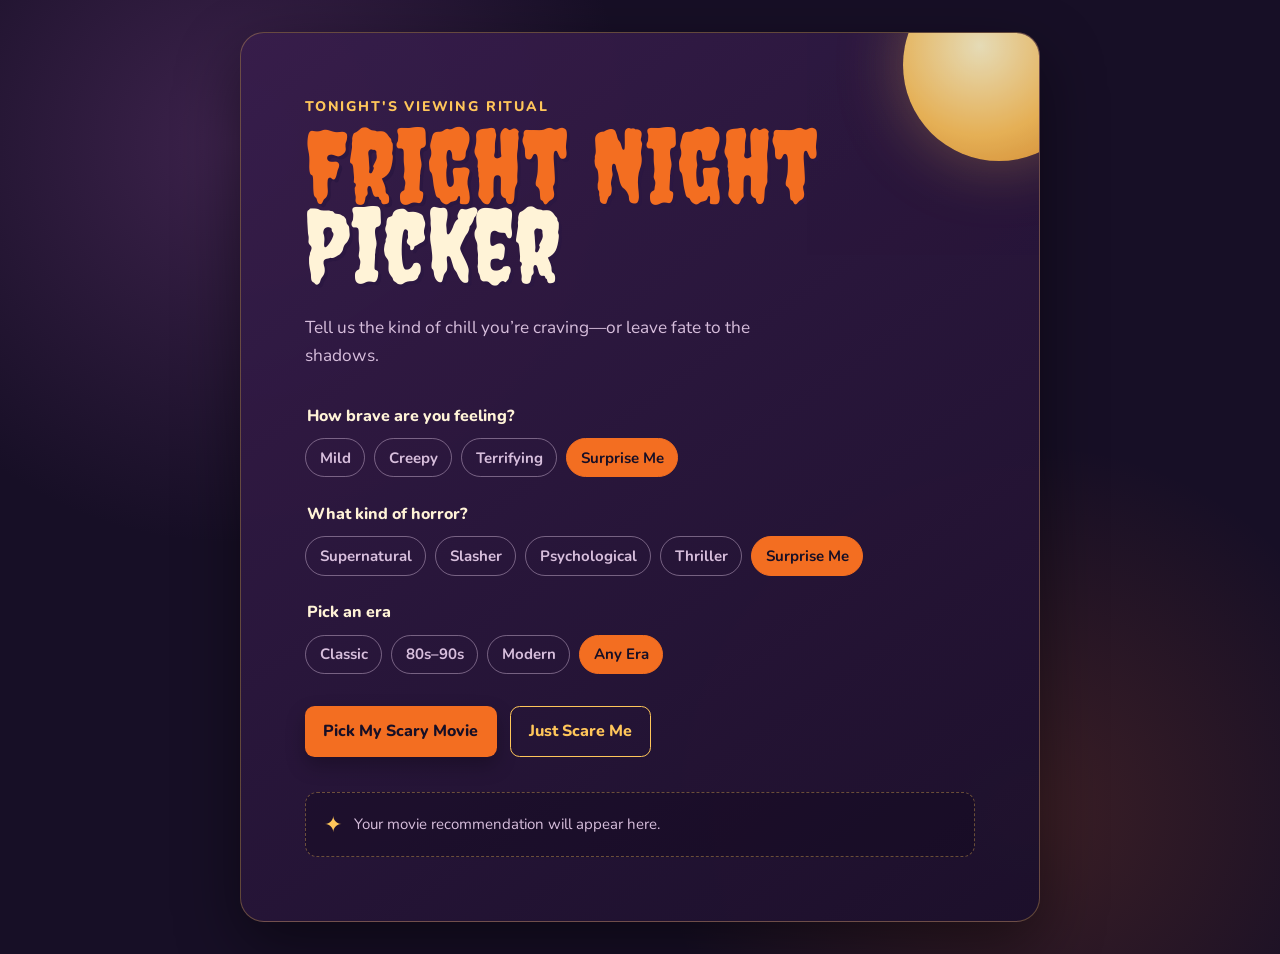
==== index.html @ 837855c4 "connect TMDB movie API" ====
<!doctype html>
<html lang="en">
  <head>
    <meta charset="UTF-8" />
    <meta name="viewport" content="width=device-width, initial-scale=1.0" />
    <meta
      name="description"
      content="Choose a horror movie for your next fright night."
    />
    <title>Fright Night Picker</title>
    <link rel="icon" type="image/svg+xml" href="assets/favicon.svg" />
    <link rel="preconnect" href="https://fonts.googleapis.com" />
    <link rel="preconnect" href="https://fonts.gstatic.com" crossorigin />
    <link
      href="https://fonts.googleapis.com/css2?family=Creepster&family=Nunito:wght@400;600;700;800&display=swap"
      rel="stylesheet"
    />
    <link rel="stylesheet" href="styles.css" />
  </head>
  <body>
    <main class="page-shell">
      <section class="picker-card" aria-labelledby="page-title">
        <div class="moon" aria-hidden="true"></div>
        <p class="eyebrow">Tonight's viewing ritual</p>
        <h1 id="page-title">Fright Night<br /><span>Picker</span></h1>
        <p class="intro">
          Tell us the kind of chill you’re craving—or leave fate to the shadows.
        </p>

        <form class="preference-form">
          <fieldset>
            <legend>How brave are you feeling?</legend>
            <div class="choice-grid" role="radiogroup" aria-label="Scare level">
              <label><input type="radio" name="scare-level" value="mild" /><span>Mild</span></label>
              <label><input type="radio" name="scare-level" value="creepy" /><span>Creepy</span></label>
              <label><input type="radio" name="scare-level" value="terrifying" /><span>Terrifying</span></label>
              <label><input type="radio" name="scare-level" value="surprise" checked /><span>Surprise Me</span></label>
            </div>
          </fieldset>

          <fieldset>
            <legend>What kind of horror?</legend>
            <div class="choice-grid" role="radiogroup" aria-label="Horror style">
              <label><input type="radio" name="horror-style" value="supernatural" /><span>Supernatural</span></label>
              <label><input type="radio" name="horror-style" value="slasher" /><span>Slasher</span></label>
              <label><input type="radio" name="horror-style" value="psychological" /><span>Psychological</span></label>
              <label><input type="radio" name="horror-style" value="thriller" /><span>Thriller</span></label>
              <label><input type="radio" name="horror-style" value="surprise" checked /><span>Surprise Me</span></label>
            </div>
          </fieldset>

          <fieldset>
            <legend>Pick an era</legend>
            <div class="choice-grid era-grid" role="radiogroup" aria-label="Movie era">
              <label><input type="radio" name="movie-era" value="classic" /><span>Classic</span></label>
              <label><input type="radio" name="movie-era" value="80s-90s" /><span>80s–90s</span></label>
              <label><input type="radio" name="movie-era" value="modern" /><span>Modern</span></label>
              <label><input type="radio" name="movie-era" value="any" checked /><span>Any Era</span></label>
            </div>
          </fieldset>

          <div class="actions">
            <button class="primary-button" type="button" id="pick-movie-button">Pick My Scary Movie</button>
            <button class="secondary-button" type="button">Just Scare Me</button>
          </div>
        </form>

        <section class="result-placeholder" id="movie-result" aria-live="polite">
          <span aria-hidden="true">✦</span>
          <p id="movie-result-text">Your movie recommendation will appear here.</p>
        </section>
      </section>
    </main>
    <script src="config.js"></script>
    <script src="script.js"></script>
  </body>
</html>
---- styles.css ----
:root {
  color-scheme: dark;
  --ink: #170f26;
  --plum: #2b1741;
  --violet: #6c3a86;
  --orange: #f36e21;
  --gold: #ffc65a;
  --cream: #fff3d7;
  --muted: #d7bedc;
}

* { box-sizing: border-box; }

body {
  min-width: 320px;
  min-height: 100vh;
  margin: 0;
  color: var(--cream);
  font-family: Nunito, sans-serif;
  background:
    radial-gradient(circle at 18% 15%, rgb(117 63 132 / 40%), transparent 25rem),
    radial-gradient(circle at 80% 85%, rgb(243 110 33 / 17%), transparent 23rem),
    var(--ink);
}

.page-shell { display: grid; min-height: 100vh; padding: 2rem 1rem; place-items: center; }

.picker-card {
  position: relative;
  width: min(100%, 50rem);
  overflow: hidden;
  padding: clamp(2rem, 6vw, 4rem);
  border: 1px solid rgb(255 198 90 / 30%);
  border-radius: 1.5rem;
  background: linear-gradient(145deg, rgb(55 29 75 / 96%), rgb(28 16 43 / 97%));
  box-shadow: 0 1.5rem 4rem rgb(0 0 0 / 45%);
}

.moon {
  position: absolute;
  top: -4rem;
  right: -3.5rem;
  width: 12rem;
  aspect-ratio: 1;
  border-radius: 50%;
  background: radial-gradient(circle at 40% 40%, #fff7c8, var(--gold) 55%, #e59129);
  box-shadow: 0 0 4rem rgb(255 198 90 / 35%);
  opacity: .88;
}

.eyebrow { margin: 0 0 .6rem; color: var(--gold); font-size: .875rem; font-weight: 800; letter-spacing: .13em; text-transform: uppercase; }
h1 { position: relative; margin: 0; color: var(--orange); font-family: Creepster, fantasy; font-size: clamp(3.5rem, 10vw, 6.4rem); font-weight: 400; line-height: .78; text-shadow: .18rem .18rem 0 var(--plum); }
h1 span { color: var(--cream); }
.intro { max-width: 31rem; margin: 1.8rem 0 2.2rem; color: var(--muted); font-size: 1.08rem; line-height: 1.6; }

.preference-form { display: grid; gap: 1.6rem; }
fieldset { min-width: 0; margin: 0; padding: 0; border: 0; }
legend { margin-bottom: .7rem; color: var(--cream); font-size: 1rem; font-weight: 800; }
.choice-grid { display: flex; flex-wrap: wrap; gap: .55rem; }
.choice-grid label { cursor: pointer; }
.choice-grid input { position: absolute; opacity: 0; pointer-events: none; }
.choice-grid span { display: block; padding: .55rem .85rem; border: 1px solid rgb(215 190 220 / 45%); border-radius: 999px; color: var(--muted); font-size: .94rem; font-weight: 700; transition: background-color .18s, border-color .18s, color .18s, transform .18s; }
.choice-grid label:hover span { border-color: var(--gold); color: var(--cream); transform: translateY(-1px); }
.choice-grid input:focus-visible + span { outline: 3px solid var(--gold); outline-offset: 2px; }
.choice-grid input:checked + span { border-color: var(--orange); background: var(--orange); color: var(--ink); }

.actions { display: flex; flex-wrap: wrap; gap: .8rem; padding-top: .4rem; }
button { min-height: 3.15rem; padding: .75rem 1.15rem; border-radius: .6rem; font: inherit; font-size: 1rem; font-weight: 800; cursor: pointer; transition: transform .18s, box-shadow .18s, background-color .18s; }
button:hover { transform: translateY(-2px); }
.primary-button { border: 0; background: var(--orange); color: var(--ink); box-shadow: 0 .55rem 1.2rem rgb(0 0 0 / 25%); }
.secondary-button { border: 1px solid var(--gold); background: transparent; color: var(--gold); }
.secondary-button:hover { background: rgb(255 198 90 / 10%); }

.result-placeholder { display: flex; align-items: center; gap: .75rem; margin-top: 2.2rem; padding: 1rem 1.15rem; border: 1px dashed rgb(255 198 90 / 35%); border-radius: .75rem; color: var(--muted); background: rgb(16 8 28 / 35%); }
.result-placeholder span { color: var(--gold); font-size: 1.4rem; }
.result-placeholder p { margin: 0; font-size: .94rem; }
.result-placeholder.is-loading { border-style: solid; color: var(--cream); }
.result-placeholder.is-error { border-color: rgb(243 110 33 / 75%); color: var(--cream); }

@media (max-width: 34rem) {
  .page-shell { padding: 0; }
  .picker-card { min-height: 100vh; border: 0; border-radius: 0; }
  .moon { right: -6rem; }
  .actions button { width: 100%; }
}
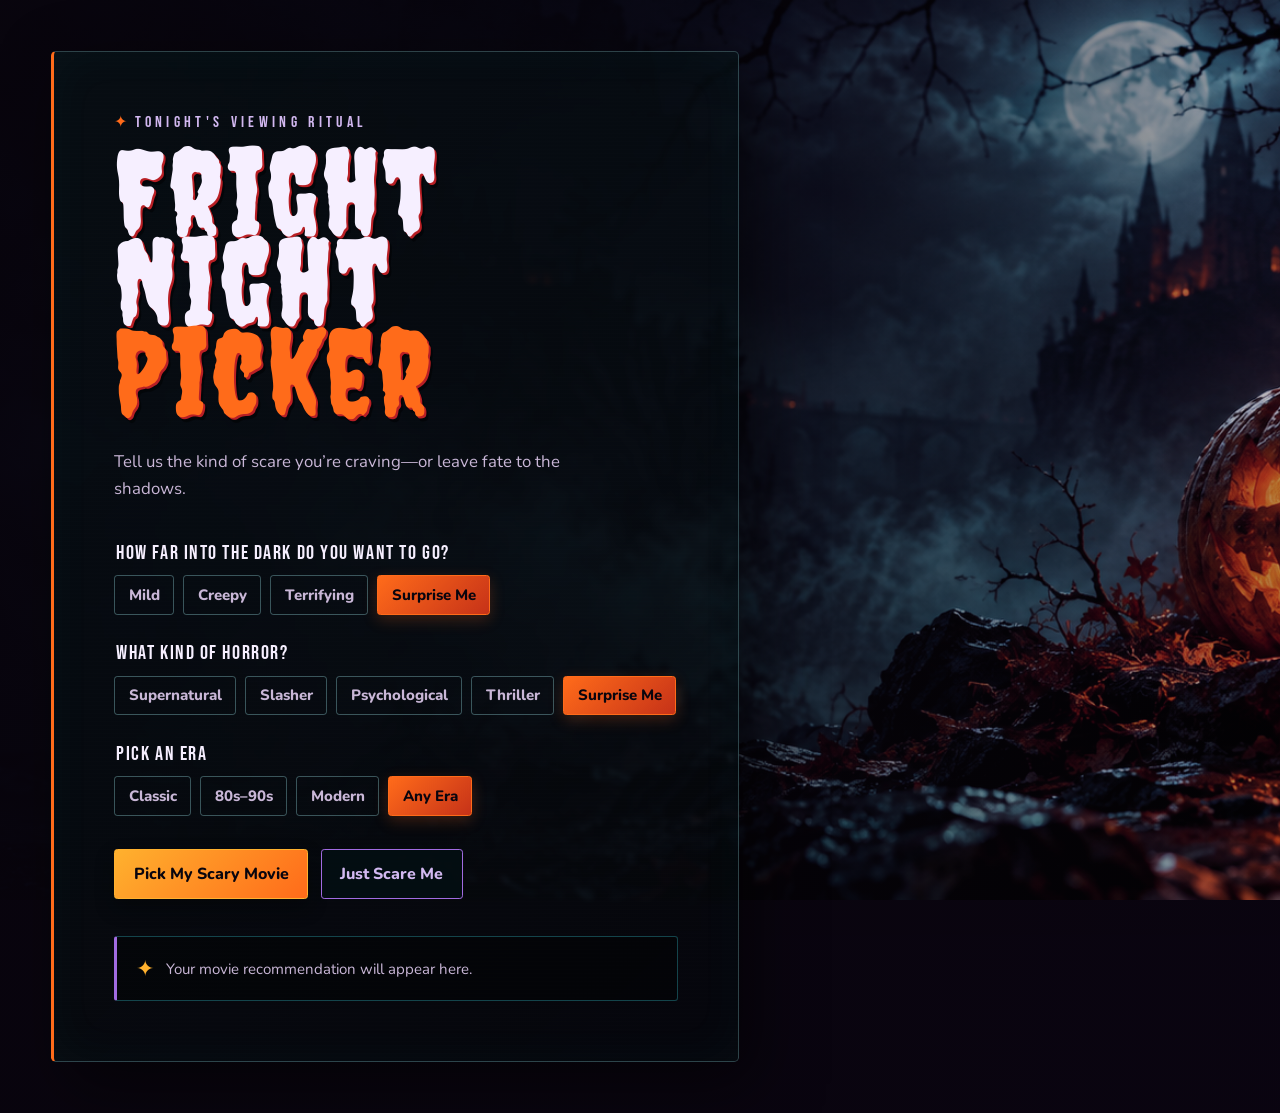
==== commit e2cdf713: "refresh Halloween movie picker theme" ====
--- a/index.html
+++ b/index.html
@@ -12,7 +12,7 @@
     <link rel="preconnect" href="https://fonts.googleapis.com" />
     <link rel="preconnect" href="https://fonts.gstatic.com" crossorigin />
     <link
-      href="https://fonts.googleapis.com/css2?family=Creepster&family=Nunito:wght@400;600;700;800&display=swap"
+      href="https://fonts.googleapis.com/css2?family=Bebas+Neue&family=Creepster&family=Nunito:wght@400;600;700;800&display=swap"
       rel="stylesheet"
     />
     <link rel="stylesheet" href="styles.css" />
@@ -20,16 +20,16 @@
   <body>
     <main class="page-shell">
       <section class="picker-card" aria-labelledby="page-title">
-        <div class="moon" aria-hidden="true"></div>
-        <p class="eyebrow">Tonight's viewing ritual</p>
+        <div class="card-noise" aria-hidden="true"></div>
+        <p class="eyebrow"><span>✦</span> Tonight's viewing ritual</p>
         <h1 id="page-title">Fright Night<br /><span>Picker</span></h1>
         <p class="intro">
-          Tell us the kind of chill you’re craving—or leave fate to the shadows.
+          Tell us the kind of scare you’re craving—or leave fate to the shadows.
         </p>
 
         <form class="preference-form">
           <fieldset>
-            <legend>How brave are you feeling?</legend>
+            <legend>How far into the dark do you want to go?</legend>
             <div class="choice-grid" role="radiogroup" aria-label="Scare level">
               <label><input type="radio" name="scare-level" value="mild" /><span>Mild</span></label>
               <label><input type="radio" name="scare-level" value="creepy" /><span>Creepy</span></label>
--- a/styles.css
+++ b/styles.css
@@ -1,85 +1,14 @@
-:root {
-  color-scheme: dark;
-  --ink: #170f26;
-  --plum: #2b1741;
-  --violet: #6c3a86;
-  --orange: #f36e21;
-  --gold: #ffc65a;
-  --cream: #fff3d7;
-  --muted: #d7bedc;
-}
-
+:root { color-scheme: dark; --night: #09050e; --teal: #a16be1; --fog: #d2b8f0; --ember: #ff6b1a; --flame: #ffb12e; --blood: #b91f25; --paper: #f6efff; --muted: #c9b7d7; }
 * { box-sizing: border-box; }
-
-body {
-  min-width: 320px;
-  min-height: 100vh;
-  margin: 0;
-  color: var(--cream);
-  font-family: Nunito, sans-serif;
-  background:
-    radial-gradient(circle at 18% 15%, rgb(117 63 132 / 40%), transparent 25rem),
-    radial-gradient(circle at 80% 85%, rgb(243 110 33 / 17%), transparent 23rem),
-    var(--ink);
-}
-
-.page-shell { display: grid; min-height: 100vh; padding: 2rem 1rem; place-items: center; }
-
-.picker-card {
-  position: relative;
-  width: min(100%, 50rem);
-  overflow: hidden;
-  padding: clamp(2rem, 6vw, 4rem);
-  border: 1px solid rgb(255 198 90 / 30%);
-  border-radius: 1.5rem;
-  background: linear-gradient(145deg, rgb(55 29 75 / 96%), rgb(28 16 43 / 97%));
-  box-shadow: 0 1.5rem 4rem rgb(0 0 0 / 45%);
-}
-
-.moon {
-  position: absolute;
-  top: -4rem;
-  right: -3.5rem;
-  width: 12rem;
-  aspect-ratio: 1;
-  border-radius: 50%;
-  background: radial-gradient(circle at 40% 40%, #fff7c8, var(--gold) 55%, #e59129);
-  box-shadow: 0 0 4rem rgb(255 198 90 / 35%);
-  opacity: .88;
-}
-
-.eyebrow { margin: 0 0 .6rem; color: var(--gold); font-size: .875rem; font-weight: 800; letter-spacing: .13em; text-transform: uppercase; }
-h1 { position: relative; margin: 0; color: var(--orange); font-family: Creepster, fantasy; font-size: clamp(3.5rem, 10vw, 6.4rem); font-weight: 400; line-height: .78; text-shadow: .18rem .18rem 0 var(--plum); }
-h1 span { color: var(--cream); }
-.intro { max-width: 31rem; margin: 1.8rem 0 2.2rem; color: var(--muted); font-size: 1.08rem; line-height: 1.6; }
-
-.preference-form { display: grid; gap: 1.6rem; }
-fieldset { min-width: 0; margin: 0; padding: 0; border: 0; }
-legend { margin-bottom: .7rem; color: var(--cream); font-size: 1rem; font-weight: 800; }
-.choice-grid { display: flex; flex-wrap: wrap; gap: .55rem; }
-.choice-grid label { cursor: pointer; }
-.choice-grid input { position: absolute; opacity: 0; pointer-events: none; }
-.choice-grid span { display: block; padding: .55rem .85rem; border: 1px solid rgb(215 190 220 / 45%); border-radius: 999px; color: var(--muted); font-size: .94rem; font-weight: 700; transition: background-color .18s, border-color .18s, color .18s, transform .18s; }
-.choice-grid label:hover span { border-color: var(--gold); color: var(--cream); transform: translateY(-1px); }
-.choice-grid input:focus-visible + span { outline: 3px solid var(--gold); outline-offset: 2px; }
-.choice-grid input:checked + span { border-color: var(--orange); background: var(--orange); color: var(--ink); }
-
-.actions { display: flex; flex-wrap: wrap; gap: .8rem; padding-top: .4rem; }
-button { min-height: 3.15rem; padding: .75rem 1.15rem; border-radius: .6rem; font: inherit; font-size: 1rem; font-weight: 800; cursor: pointer; transition: transform .18s, box-shadow .18s, background-color .18s; }
-button:hover { transform: translateY(-2px); }
-.primary-button { border: 0; background: var(--orange); color: var(--ink); box-shadow: 0 .55rem 1.2rem rgb(0 0 0 / 25%); }
-.secondary-button { border: 1px solid var(--gold); background: transparent; color: var(--gold); }
-.secondary-button:hover { background: rgb(255 198 90 / 10%); }
-
-.result-placeholder { display: flex; align-items: center; gap: .75rem; margin-top: 2.2rem; padding: 1rem 1.15rem; border: 1px dashed rgb(255 198 90 / 35%); border-radius: .75rem; color: var(--muted); background: rgb(16 8 28 / 35%); }
-.result-placeholder span { color: var(--gold); font-size: 1.4rem; }
-.result-placeholder p { margin: 0; font-size: .94rem; }
-.result-placeholder.is-loading { border-style: solid; color: var(--cream); }
-.result-placeholder.is-error { border-color: rgb(243 110 33 / 75%); color: var(--cream); }
-
-@media (max-width: 34rem) {
-  .page-shell { padding: 0; }
-  .picker-card { min-height: 100vh; border: 0; border-radius: 0; }
-  .moon { right: -6rem; }
-  .actions button { width: 100%; }
-}
+body { min-width: 320px; min-height: 100vh; margin: 0; color: var(--paper); font-family: Nunito, sans-serif; background: linear-gradient(90deg, rgb(9 5 14 / 88%) 0%, rgb(9 5 14 / 72%) 42%, rgb(9 5 14 / 26%) 100%), linear-gradient(rgb(81 35 117 / 20%), rgb(33 13 55 / 18%)), url("assets/fright-night-backdrop.png") center / cover fixed, var(--night); background-blend-mode: normal, color, normal; }
+.page-shell { display: grid; min-height: 100vh; padding: clamp(1rem, 4vw, 4.5rem); place-items: center start; }
+.picker-card { position: relative; width: min(100%, 43rem); overflow: hidden; padding: clamp(2rem, 5vw, 3.75rem); border: 1px solid rgb(149 219 224 / 28%); border-left: 3px solid var(--ember); border-radius: .3rem; background: linear-gradient(135deg, rgb(7 16 21 / 74%), rgb(4 8 10 / 58%)); box-shadow: 1rem 1.4rem 4rem rgb(0 0 0 / 52%), inset 0 0 3rem rgb(55 199 211 / 4%); backdrop-filter: blur(.12rem); }
+.card-noise { position: absolute; inset: 0; pointer-events: none; opacity: .24; background: repeating-linear-gradient(0deg, transparent 0 3px, rgb(255 255 255 / 4%) 3px 4px); mix-blend-mode: soft-light; }
+.eyebrow { position: relative; margin: 0 0 .85rem; color: var(--fog); font-family: "Bebas Neue", sans-serif; font-size: 1rem; letter-spacing: .27em; text-transform: uppercase; }.eyebrow span { color: var(--ember); letter-spacing: 0; }
+h1 { position: relative; max-width: 28rem; margin: 0; color: var(--paper); font-family: Creepster, fantasy; font-size: clamp(4.25rem, 11vw, 7.5rem); font-weight: 400; letter-spacing: .025em; line-height: .75; text-shadow: .12rem .15rem 0 var(--blood), .25rem .32rem 0 rgb(0 0 0 / 45%); } h1 span { color: var(--ember); }
+.intro { position: relative; max-width: 30rem; margin: 2rem 0 2.35rem; color: var(--muted); font-size: 1.05rem; line-height: 1.65; }
+.preference-form { position: relative; display: grid; gap: 1.65rem; } fieldset { min-width: 0; margin: 0; padding: 0; border: 0; } legend { margin-bottom: .65rem; color: var(--paper); font-family: "Bebas Neue", sans-serif; font-size: 1.22rem; letter-spacing: .08em; }
+.choice-grid { display: flex; flex-wrap: wrap; gap: .55rem; }.choice-grid label { cursor: pointer; }.choice-grid input { position: absolute; opacity: 0; pointer-events: none; }.choice-grid span { display: block; padding: .55rem .85rem; border: 1px solid rgb(149 219 224 / 36%); border-radius: .2rem; color: var(--muted); font-size: .94rem; font-weight: 800; transition: background-color .18s, border-color .18s, color .18s, box-shadow .18s, transform .18s; }.choice-grid label:hover span { border-color: var(--teal); color: var(--paper); transform: translateY(-2px); }.choice-grid input:focus-visible + span { outline: 3px solid var(--flame); outline-offset: 2px; }.choice-grid input:checked + span { border-color: var(--ember); background: linear-gradient(135deg, var(--ember), #c63218); color: var(--night); box-shadow: 0 .3rem .9rem rgb(255 107 26 / 22%); }
+.actions { display: flex; flex-wrap: wrap; gap: .8rem; padding-top: .45rem; }button { min-height: 3.15rem; padding: .75rem 1.15rem; border-radius: .2rem; font: 800 1rem Nunito, sans-serif; cursor: pointer; transition: transform .18s, box-shadow .18s, background-color .18s; }button:hover { transform: translateY(-2px); }button:disabled { cursor: wait; opacity: .75; transform: none; }.primary-button { border: 1px solid var(--flame); background: linear-gradient(135deg, var(--flame), var(--ember)); color: var(--night); box-shadow: 0 .55rem 1.2rem rgb(0 0 0 / 32%); }.secondary-button { border: 1px solid var(--teal); background: rgb(3 16 20 / 74%); color: var(--fog); }.secondary-button:hover { background: rgb(55 199 211 / 13%); }
+.result-placeholder { position: relative; display: flex; align-items: center; gap: .75rem; margin-top: 2.3rem; padding: 1rem 1.15rem; border: 1px solid rgb(55 199 211 / 33%); border-left: 3px solid var(--teal); border-radius: .2rem; color: var(--muted); background: rgb(0 0 0 / 34%); }.result-placeholder span { color: var(--flame); font-size: 1.4rem; }.result-placeholder p { margin: 0; font-size: .94rem; }.result-placeholder.is-loading { border-style: solid; color: var(--paper); }.result-placeholder.is-error { border-color: var(--blood); border-left-color: var(--ember); color: var(--paper); }
+@media (max-width: 44rem) { body { background-position: 62% center; }.page-shell { padding: 1rem; place-items: end center; }.picker-card { width: 100%; } }@media (max-width: 34rem) { .page-shell { padding: 0; }.picker-card { min-height: 100vh; border-right: 0; border-radius: 0; }.actions button { width: 100%; } }
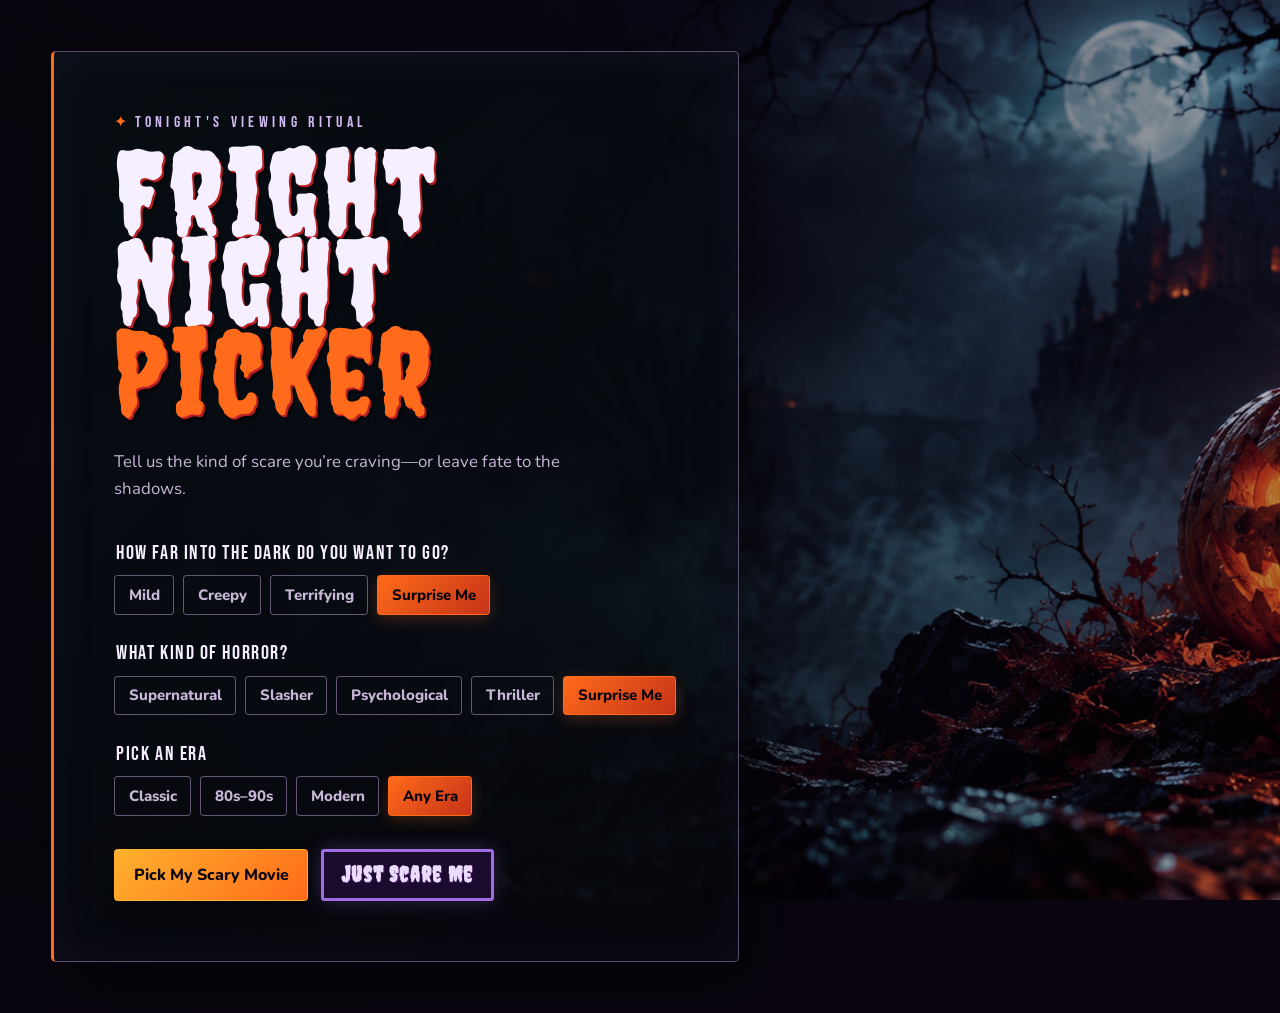
==== commit 16edeccd: "Add ui/ux project polish" ====
--- a/index.html
+++ b/index.html
@@ -18,6 +18,18 @@
     <link rel="stylesheet" href="styles.css" />
   </head>
   <body>
+    <div class="popcorn-field" aria-hidden="true">
+      <img class="popcorn popcorn-one" src="assets/popcorn-kernel.png" alt="" />
+      <img class="popcorn popcorn-two" src="assets/popcorn-kernel.png" alt="" />
+      <img class="popcorn popcorn-three" src="assets/popcorn-kernel.png" alt="" />
+      <img class="popcorn popcorn-four" src="assets/popcorn-kernel.png" alt="" />
+      <img class="popcorn popcorn-five" src="assets/popcorn-kernel.png" alt="" />
+      <img class="popcorn popcorn-six" src="assets/popcorn-kernel.png" alt="" />
+      <img class="popcorn popcorn-seven" src="assets/popcorn-kernel.png" alt="" />
+      <img class="popcorn popcorn-eight" src="assets/popcorn-kernel.png" alt="" />
+      <img class="popcorn popcorn-nine" src="assets/popcorn-kernel.png" alt="" />
+      <img class="popcorn popcorn-ten" src="assets/popcorn-kernel.png" alt="" />
+    </div>
     <main class="page-shell">
       <section class="picker-card" aria-labelledby="page-title">
         <div class="card-noise" aria-hidden="true"></div>
@@ -61,14 +73,12 @@
 
           <div class="actions">
             <button class="primary-button" type="button" id="pick-movie-button">Pick My Scary Movie</button>
-            <button class="secondary-button" type="button">Just Scare Me</button>
+            <button class="secondary-button" type="button" id="just-scare-button">Just Scare Me</button>
           </div>
+          <p class="status-message" id="movie-result" aria-live="polite" hidden>
+            <span id="movie-result-text"></span>
+          </p>
         </form>
-
-        <section class="result-placeholder" id="movie-result" aria-live="polite">
-          <span aria-hidden="true">✦</span>
-          <p id="movie-result-text">Your movie recommendation will appear here.</p>
-        </section>
       </section>
     </main>
     <script src="config.js"></script>
--- a/styles.css
+++ b/styles.css
@@ -1,14 +1,4 @@
-:root { color-scheme: dark; --night: #09050e; --teal: #a16be1; --fog: #d2b8f0; --ember: #ff6b1a; --flame: #ffb12e; --blood: #b91f25; --paper: #f6efff; --muted: #c9b7d7; }
-* { box-sizing: border-box; }
-body { min-width: 320px; min-height: 100vh; margin: 0; color: var(--paper); font-family: Nunito, sans-serif; background: linear-gradient(90deg, rgb(9 5 14 / 88%) 0%, rgb(9 5 14 / 72%) 42%, rgb(9 5 14 / 26%) 100%), linear-gradient(rgb(81 35 117 / 20%), rgb(33 13 55 / 18%)), url("assets/fright-night-backdrop.png") center / cover fixed, var(--night); background-blend-mode: normal, color, normal; }
-.page-shell { display: grid; min-height: 100vh; padding: clamp(1rem, 4vw, 4.5rem); place-items: center start; }
-.picker-card { position: relative; width: min(100%, 43rem); overflow: hidden; padding: clamp(2rem, 5vw, 3.75rem); border: 1px solid rgb(149 219 224 / 28%); border-left: 3px solid var(--ember); border-radius: .3rem; background: linear-gradient(135deg, rgb(7 16 21 / 74%), rgb(4 8 10 / 58%)); box-shadow: 1rem 1.4rem 4rem rgb(0 0 0 / 52%), inset 0 0 3rem rgb(55 199 211 / 4%); backdrop-filter: blur(.12rem); }
-.card-noise { position: absolute; inset: 0; pointer-events: none; opacity: .24; background: repeating-linear-gradient(0deg, transparent 0 3px, rgb(255 255 255 / 4%) 3px 4px); mix-blend-mode: soft-light; }
-.eyebrow { position: relative; margin: 0 0 .85rem; color: var(--fog); font-family: "Bebas Neue", sans-serif; font-size: 1rem; letter-spacing: .27em; text-transform: uppercase; }.eyebrow span { color: var(--ember); letter-spacing: 0; }
-h1 { position: relative; max-width: 28rem; margin: 0; color: var(--paper); font-family: Creepster, fantasy; font-size: clamp(4.25rem, 11vw, 7.5rem); font-weight: 400; letter-spacing: .025em; line-height: .75; text-shadow: .12rem .15rem 0 var(--blood), .25rem .32rem 0 rgb(0 0 0 / 45%); } h1 span { color: var(--ember); }
-.intro { position: relative; max-width: 30rem; margin: 2rem 0 2.35rem; color: var(--muted); font-size: 1.05rem; line-height: 1.65; }
-.preference-form { position: relative; display: grid; gap: 1.65rem; } fieldset { min-width: 0; margin: 0; padding: 0; border: 0; } legend { margin-bottom: .65rem; color: var(--paper); font-family: "Bebas Neue", sans-serif; font-size: 1.22rem; letter-spacing: .08em; }
-.choice-grid { display: flex; flex-wrap: wrap; gap: .55rem; }.choice-grid label { cursor: pointer; }.choice-grid input { position: absolute; opacity: 0; pointer-events: none; }.choice-grid span { display: block; padding: .55rem .85rem; border: 1px solid rgb(149 219 224 / 36%); border-radius: .2rem; color: var(--muted); font-size: .94rem; font-weight: 800; transition: background-color .18s, border-color .18s, color .18s, box-shadow .18s, transform .18s; }.choice-grid label:hover span { border-color: var(--teal); color: var(--paper); transform: translateY(-2px); }.choice-grid input:focus-visible + span { outline: 3px solid var(--flame); outline-offset: 2px; }.choice-grid input:checked + span { border-color: var(--ember); background: linear-gradient(135deg, var(--ember), #c63218); color: var(--night); box-shadow: 0 .3rem .9rem rgb(255 107 26 / 22%); }
-.actions { display: flex; flex-wrap: wrap; gap: .8rem; padding-top: .45rem; }button { min-height: 3.15rem; padding: .75rem 1.15rem; border-radius: .2rem; font: 800 1rem Nunito, sans-serif; cursor: pointer; transition: transform .18s, box-shadow .18s, background-color .18s; }button:hover { transform: translateY(-2px); }button:disabled { cursor: wait; opacity: .75; transform: none; }.primary-button { border: 1px solid var(--flame); background: linear-gradient(135deg, var(--flame), var(--ember)); color: var(--night); box-shadow: 0 .55rem 1.2rem rgb(0 0 0 / 32%); }.secondary-button { border: 1px solid var(--teal); background: rgb(3 16 20 / 74%); color: var(--fog); }.secondary-button:hover { background: rgb(55 199 211 / 13%); }
-.result-placeholder { position: relative; display: flex; align-items: center; gap: .75rem; margin-top: 2.3rem; padding: 1rem 1.15rem; border: 1px solid rgb(55 199 211 / 33%); border-left: 3px solid var(--teal); border-radius: .2rem; color: var(--muted); background: rgb(0 0 0 / 34%); }.result-placeholder span { color: var(--flame); font-size: 1.4rem; }.result-placeholder p { margin: 0; font-size: .94rem; }.result-placeholder.is-loading { border-style: solid; color: var(--paper); }.result-placeholder.is-error { border-color: var(--blood); border-left-color: var(--ember); color: var(--paper); }
-@media (max-width: 44rem) { body { background-position: 62% center; }.page-shell { padding: 1rem; place-items: end center; }.picker-card { width: 100%; } }@media (max-width: 34rem) { .page-shell { padding: 0; }.picker-card { min-height: 100vh; border-right: 0; border-radius: 0; }.actions button { width: 100%; } }
+:root { color-scheme: dark; --night: #09050e; --violet: #a16be1; --fog: #d2b8f0; --ember: #ff6b1a; --flame: #ffb12e; --blood: #b91f25; --paper: #f6efff; --muted: #c9b7d7; }
+* { box-sizing: border-box; }body { min-width: 320px; min-height: 100vh; margin: 0; overflow-x: hidden; color: var(--paper); font-family: Nunito, sans-serif; background: linear-gradient(90deg, rgb(9 5 14 / 88%) 0%, rgb(9 5 14 / 72%) 42%, rgb(9 5 14 / 26%) 100%), linear-gradient(rgb(81 35 117 / 20%), rgb(33 13 55 / 18%)), url("assets/fright-night-backdrop.png") center / cover fixed, var(--night); background-blend-mode: normal, color, normal; }
+.popcorn-field { position: fixed; inset: 0; z-index: 2; overflow: hidden; pointer-events: none; }.popcorn { position: absolute; top: -9rem; width: clamp(2.5rem, 5vw, 4.8rem); filter: drop-shadow(0 .3rem .4rem rgb(0 0 0 / 40%)); opacity: .78; animation: popcorn-fall linear infinite; }.popcorn-one { left: 4%; animation-duration: 11s; animation-delay: -2s; }.popcorn-two { left: 13%; width: clamp(2rem, 3.5vw, 3.4rem); animation-duration: 15s; animation-delay: -10s; }.popcorn-three { left: 25%; animation-duration: 13s; animation-delay: -6s; }.popcorn-four { left: 43%; width: clamp(2rem, 3.5vw, 3.4rem); animation-duration: 17s; animation-delay: -13s; }.popcorn-five { left: 56%; animation-duration: 12s; animation-delay: -9s; }.popcorn-six { left: 68%; width: clamp(2rem, 3.5vw, 3.4rem); animation-duration: 16s; animation-delay: -4s; }.popcorn-seven { left: 78%; animation-duration: 14s; animation-delay: -12s; }.popcorn-eight { left: 88%; width: clamp(2rem, 3.5vw, 3.4rem); animation-duration: 18s; animation-delay: -7s; }.popcorn-nine { left: 34%; width: clamp(1.8rem, 3vw, 2.8rem); animation-duration: 19s; animation-delay: -16s; }.popcorn-ten { left: 94%; width: clamp(1.8rem, 3vw, 2.8rem); animation-duration: 13s; animation-delay: -11s; }@keyframes popcorn-fall { 0% { transform: translate3d(0, -12rem, 0) rotate(0deg); } 100% { transform: translate3d(2.5rem, calc(100vh + 13rem), 0) rotate(360deg); } }
+.page-shell { position: relative; z-index: 1; display: grid; min-height: 100vh; padding: clamp(1rem, 4vw, 4.5rem); place-items: center start; }.picker-card { position: relative; width: min(100%, 43rem); overflow: hidden; padding: clamp(2rem, 5vw, 3.75rem); border: 1px solid rgb(210 184 240 / 40%); border-left: 3px solid var(--ember); border-radius: .3rem; background: linear-gradient(135deg, rgb(7 16 21 / 72%), rgb(4 8 10 / 54%)); box-shadow: 1rem 1.4rem 4rem rgb(0 0 0 / 52%), inset 0 0 3rem rgb(161 107 225 / 7%); backdrop-filter: blur(.12rem); }.card-noise { position: absolute; inset: 0; pointer-events: none; opacity: .24; background: repeating-linear-gradient(0deg, transparent 0 3px, rgb(255 255 255 / 4%) 3px 4px); mix-blend-mode: soft-light; }.eyebrow { position: relative; margin: 0 0 .85rem; color: var(--fog); font-family: "Bebas Neue", sans-serif; font-size: 1rem; letter-spacing: .27em; text-transform: uppercase; }.eyebrow span { color: var(--ember); letter-spacing: 0; }h1 { position: relative; max-width: 28rem; margin: 0; color: var(--paper); font-family: Creepster, fantasy; font-size: clamp(4.25rem, 11vw, 7.5rem); font-weight: 400; letter-spacing: .025em; line-height: .75; text-shadow: .12rem .15rem 0 var(--blood), .25rem .32rem 0 rgb(0 0 0 / 45%); } h1 span { color: var(--ember); }.intro { position: relative; max-width: 30rem; margin: 2rem 0 2.35rem; color: var(--muted); font-size: 1.05rem; line-height: 1.65; }.preference-form { position: relative; display: grid; gap: 1.65rem; }fieldset { min-width: 0; margin: 0; padding: 0; border: 0; }legend { margin-bottom: .65rem; color: var(--paper); font-family: "Bebas Neue", sans-serif; font-size: 1.22rem; letter-spacing: .08em; }.choice-grid { display: flex; flex-wrap: wrap; gap: .55rem; }.choice-grid label { cursor: pointer; }.choice-grid input { position: absolute; opacity: 0; pointer-events: none; }.choice-grid span { display: block; padding: .55rem .85rem; border: 1px solid rgb(210 184 240 / 45%); border-radius: .2rem; color: var(--muted); font-size: .94rem; font-weight: 800; transition: background-color .18s, border-color .18s, color .18s, box-shadow .18s, transform .18s; }.choice-grid label:hover span { border-color: var(--violet); color: var(--paper); transform: translateY(-2px); }.choice-grid input:focus-visible + span { outline: 3px solid var(--flame); outline-offset: 2px; }.choice-grid input:checked + span { border-color: var(--ember); background: linear-gradient(135deg, var(--ember), #c63218); color: var(--night); box-shadow: 0 .3rem .9rem rgb(255 107 26 / 22%); }.actions { display: flex; flex-wrap: wrap; gap: .8rem; padding-top: .45rem; }button { min-height: 3.15rem; padding: .75rem 1.15rem; border-radius: .2rem; font: 800 1rem Nunito, sans-serif; cursor: pointer; transition: transform .18s, box-shadow .18s, background-color .18s; }button:hover { transform: translateY(-2px); }button:disabled { cursor: wait; opacity: .75; transform: none; }.primary-button { border: 1px solid var(--flame); background: linear-gradient(135deg, var(--flame), var(--ember)); color: var(--night); box-shadow: 0 .55rem 1.2rem rgb(0 0 0 / 32%); }.secondary-button { border: 3px solid var(--violet); background: rgb(32 12 54 / 84%); color: #eadbff; font-family: Creepster, fantasy; font-size: 1.35rem; letter-spacing: .04em; line-height: 1; text-shadow: .08rem .08rem 0 #381653; box-shadow: 0 0 1.2rem rgb(161 107 225 / 28%); }.secondary-button:hover { border-color: var(--fog); background: #5c2d80; box-shadow: 0 0 1.7rem rgb(161 107 225 / 48%); }.status-message { margin: 0; color: var(--fog); font-weight: 800; }.status-message.is-error { color: #ffb1b1; }@media (prefers-reduced-motion: reduce) { .popcorn { animation: none; } }@media (max-width: 44rem) { body { background-position: 62% center; }.page-shell { padding: 1rem; place-items: end center; }.picker-card { width: 100%; }.popcorn { opacity: .35; } }@media (max-width: 34rem) { .page-shell { padding: 0; }.picker-card { min-height: 100vh; border-right: 0; border-radius: 0; }.actions button { width: 100%; } }
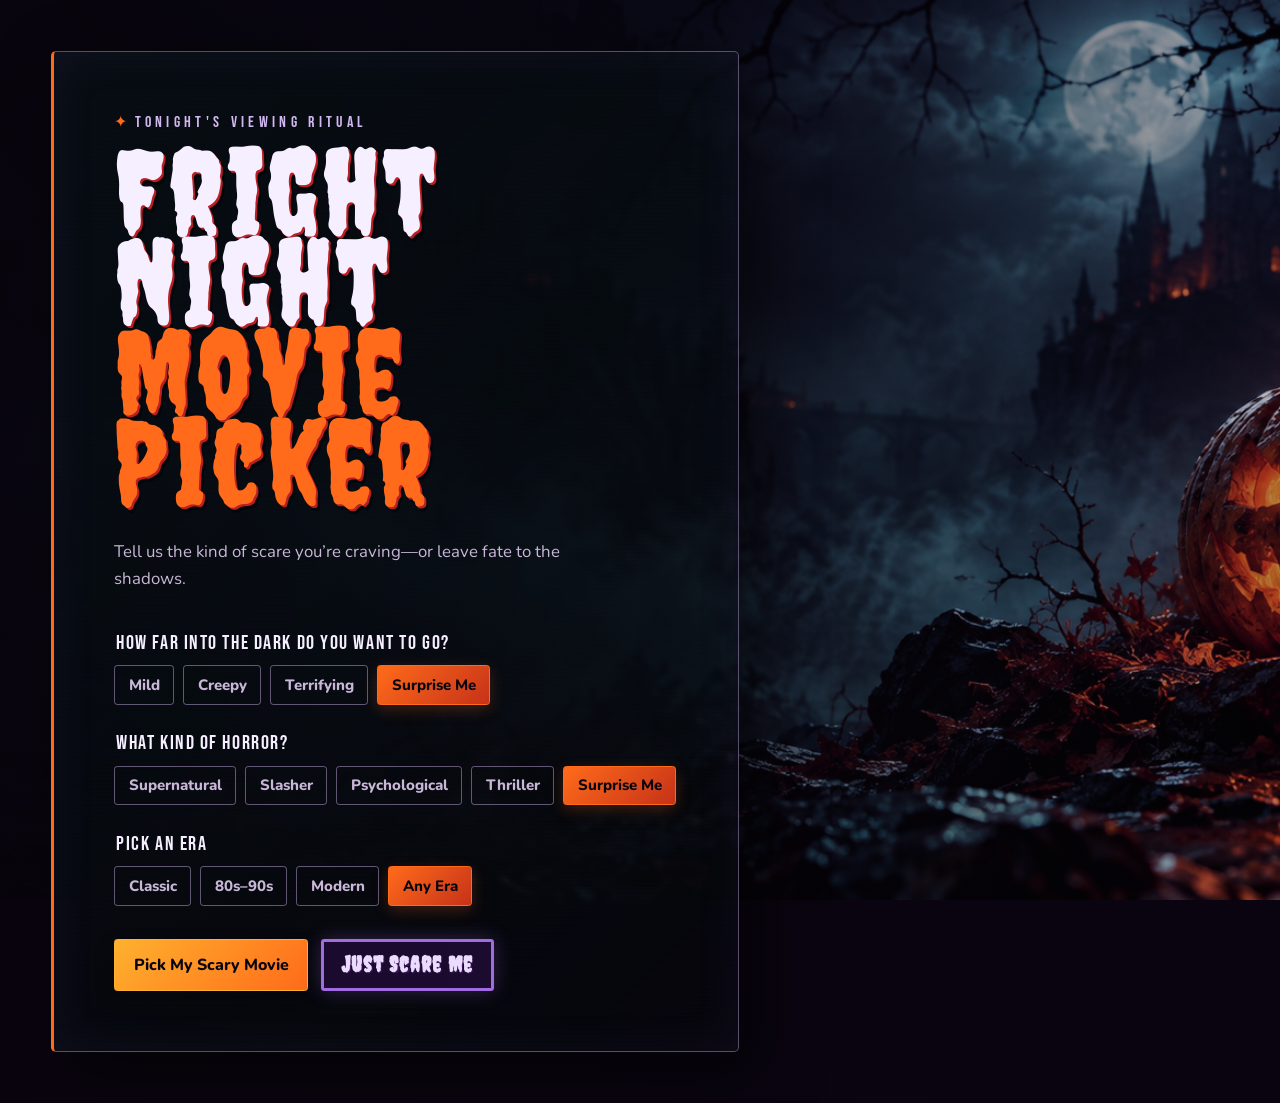
==== commit e3142497: "polish interface and document project" ====
--- a/index.html
+++ b/index.html
@@ -7,7 +7,7 @@
       name="description"
       content="Choose a horror movie for your next fright night."
     />
-    <title>Fright Night Picker</title>
+    <title>Fright Night Movie Picker</title>
     <link rel="icon" type="image/svg+xml" href="assets/favicon.svg" />
     <link rel="preconnect" href="https://fonts.googleapis.com" />
     <link rel="preconnect" href="https://fonts.gstatic.com" crossorigin />
@@ -34,7 +34,7 @@
       <section class="picker-card" aria-labelledby="page-title">
         <div class="card-noise" aria-hidden="true"></div>
         <p class="eyebrow"><span>✦</span> Tonight's viewing ritual</p>
-        <h1 id="page-title">Fright Night<br /><span>Picker</span></h1>
+        <h1 id="page-title">Fright Night<br /><span>Movie Picker</span></h1>
         <p class="intro">
           Tell us the kind of scare you’re craving—or leave fate to the shadows.
         </p>
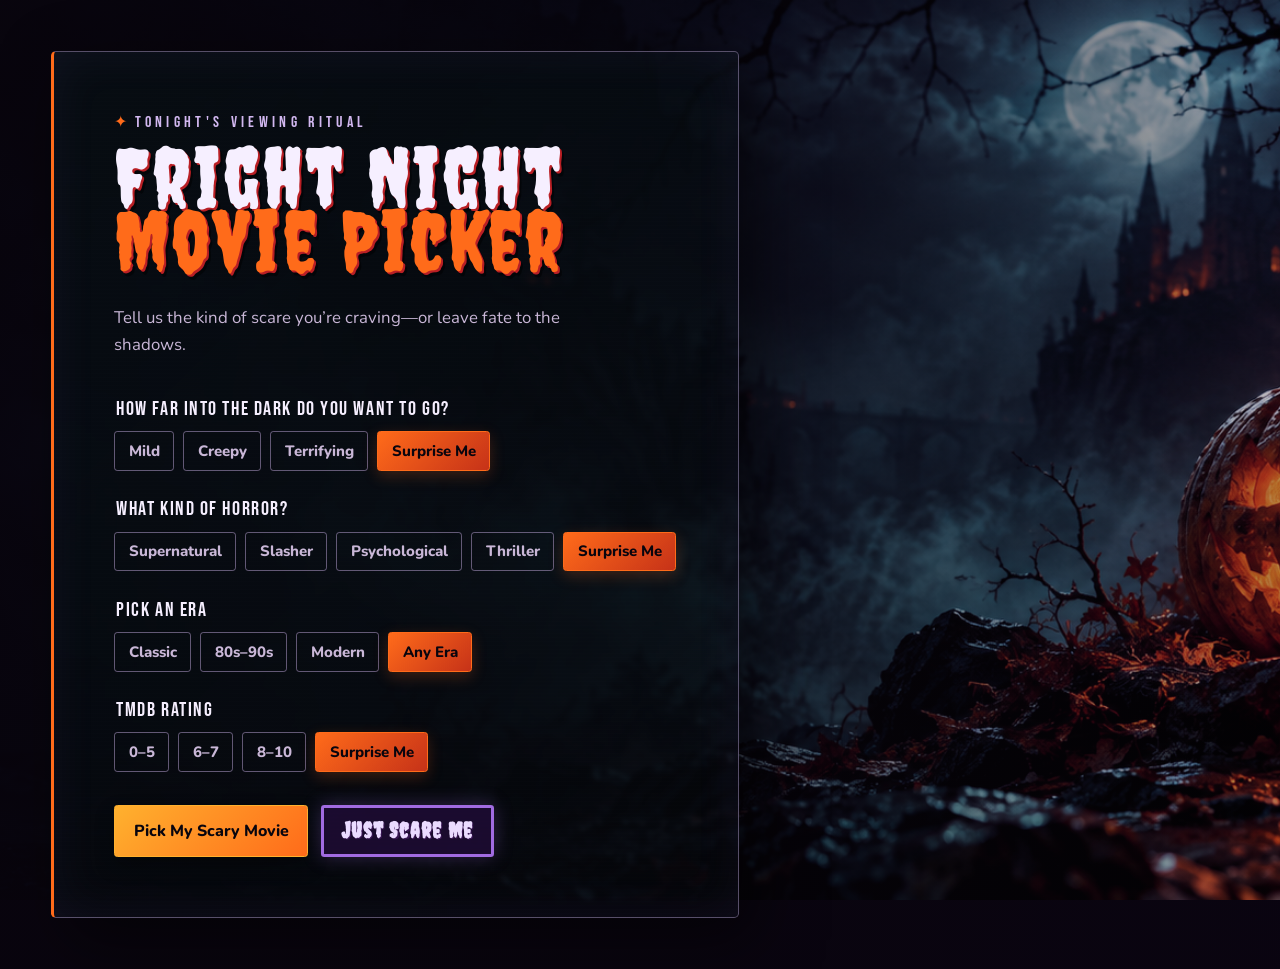
==== commit 3033f806: "Add styling and header changes. Add top 10 movie page." ====
--- a/index.html
+++ b/index.html
@@ -16,6 +16,7 @@
       rel="stylesheet"
     />
     <link rel="stylesheet" href="styles.css" />
+    <link rel="stylesheet" href="stage8.css" />
   </head>
   <body>
     <div class="popcorn-field" aria-hidden="true">
@@ -34,7 +35,7 @@
       <section class="picker-card" aria-labelledby="page-title">
         <div class="card-noise" aria-hidden="true"></div>
         <p class="eyebrow"><span>✦</span> Tonight's viewing ritual</p>
-        <h1 id="page-title">Fright Night<br /><span>Movie Picker</span></h1>
+        <h1 id="page-title"><span class="title-line title-top">Fright Night</span><span class="title-line title-bottom">Movie Picker</span></h1>
         <p class="intro">
           Tell us the kind of scare you’re craving—or leave fate to the shadows.
         </p>
@@ -71,6 +72,16 @@
             </div>
           </fieldset>
 
+          <fieldset>
+            <legend>TMDB rating</legend>
+            <div class="choice-grid" role="radiogroup" aria-label="TMDB rating">
+              <label><input type="radio" name="tmdb-rating" value="0-5" /><span>0–5</span></label>
+              <label><input type="radio" name="tmdb-rating" value="6-7" /><span>6–7</span></label>
+              <label><input type="radio" name="tmdb-rating" value="8-10" /><span>8–10</span></label>
+              <label><input type="radio" name="tmdb-rating" value="surprise" checked /><span>Surprise Me</span></label>
+            </div>
+          </fieldset>
+
           <div class="actions">
             <button class="primary-button" type="button" id="pick-movie-button">Pick My Scary Movie</button>
             <button class="secondary-button" type="button" id="just-scare-button">Just Scare Me</button>
--- a/stage8.css
+++ b/stage8.css
@@ -0,0 +1,9 @@
+.picker-card { width: min(100%, 43rem); padding: clamp(2rem, 5vw, 3.75rem); }
+h1 { font-size: clamp(3.35rem, 8vw, 5.25rem); }
+.title-line { display: block; white-space: nowrap; }
+h1 .title-top { color: var(--paper); }
+h1 .title-bottom { color: var(--ember); }
+
+@media (max-width: 34rem) {
+  .picker-card { width: 100%; }
+}
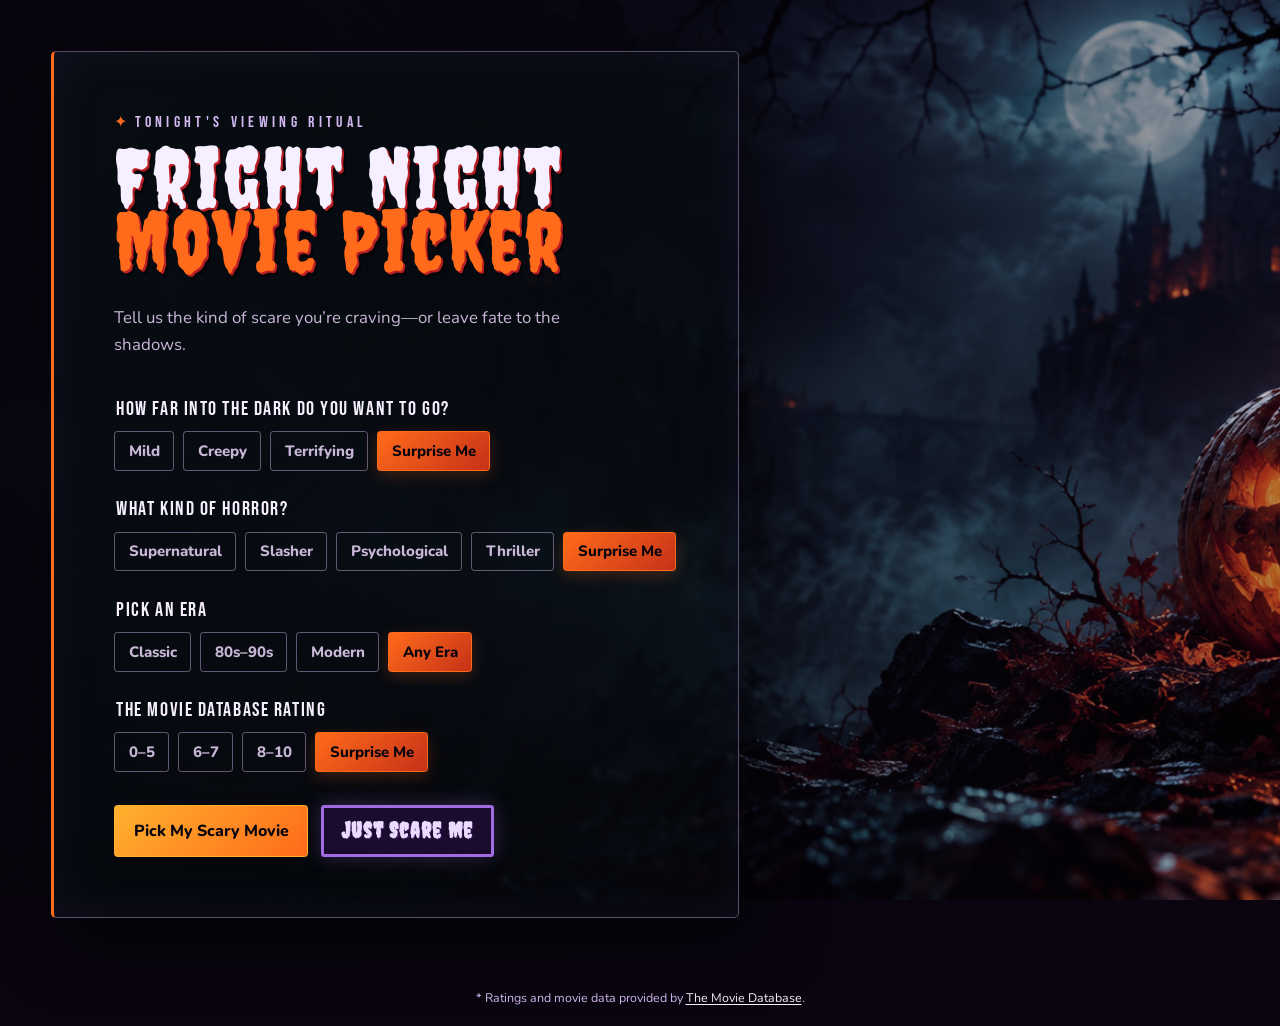
==== commit a52725d1: "clarify TMDB rating attribution" ====
--- a/index.html
+++ b/index.html
@@ -16,6 +16,7 @@
       rel="stylesheet"
     />
     <link rel="stylesheet" href="styles.css" />
+    <link rel="stylesheet" href="tmdb-attribution.css" />
     <link rel="stylesheet" href="stage8.css" />
   </head>
   <body>
@@ -73,8 +74,8 @@
           </fieldset>
 
           <fieldset>
-            <legend>TMDB rating</legend>
-            <div class="choice-grid" role="radiogroup" aria-label="TMDB rating">
+            <legend>The Movie Database rating</legend>
+            <div class="choice-grid" role="radiogroup" aria-label="The Movie Database rating">
               <label><input type="radio" name="tmdb-rating" value="0-5" /><span>0–5</span></label>
               <label><input type="radio" name="tmdb-rating" value="6-7" /><span>6–7</span></label>
               <label><input type="radio" name="tmdb-rating" value="8-10" /><span>8–10</span></label>
@@ -92,7 +93,7 @@
         </form>
       </section>
     </main>
-    <script src="config.js"></script>
+    <footer class="tmdb-attribution">* Ratings and movie data provided by <a href="https://www.themoviedb.org/" target="_blank" rel="noreferrer">The Movie Database</a>.</footer>
     <script src="script.js"></script>
   </body>
 </html>
--- a/tmdb-attribution.css
+++ b/tmdb-attribution.css
@@ -0,0 +1,12 @@
+.tmdb-attribution {
+  margin: 1.25rem auto;
+  padding: 0 1rem;
+  color: #d2b8f0;
+  font-size: .78rem;
+  text-align: center;
+}
+
+.tmdb-attribution a {
+  color: #f6efff;
+  text-underline-offset: .15rem;
+}
